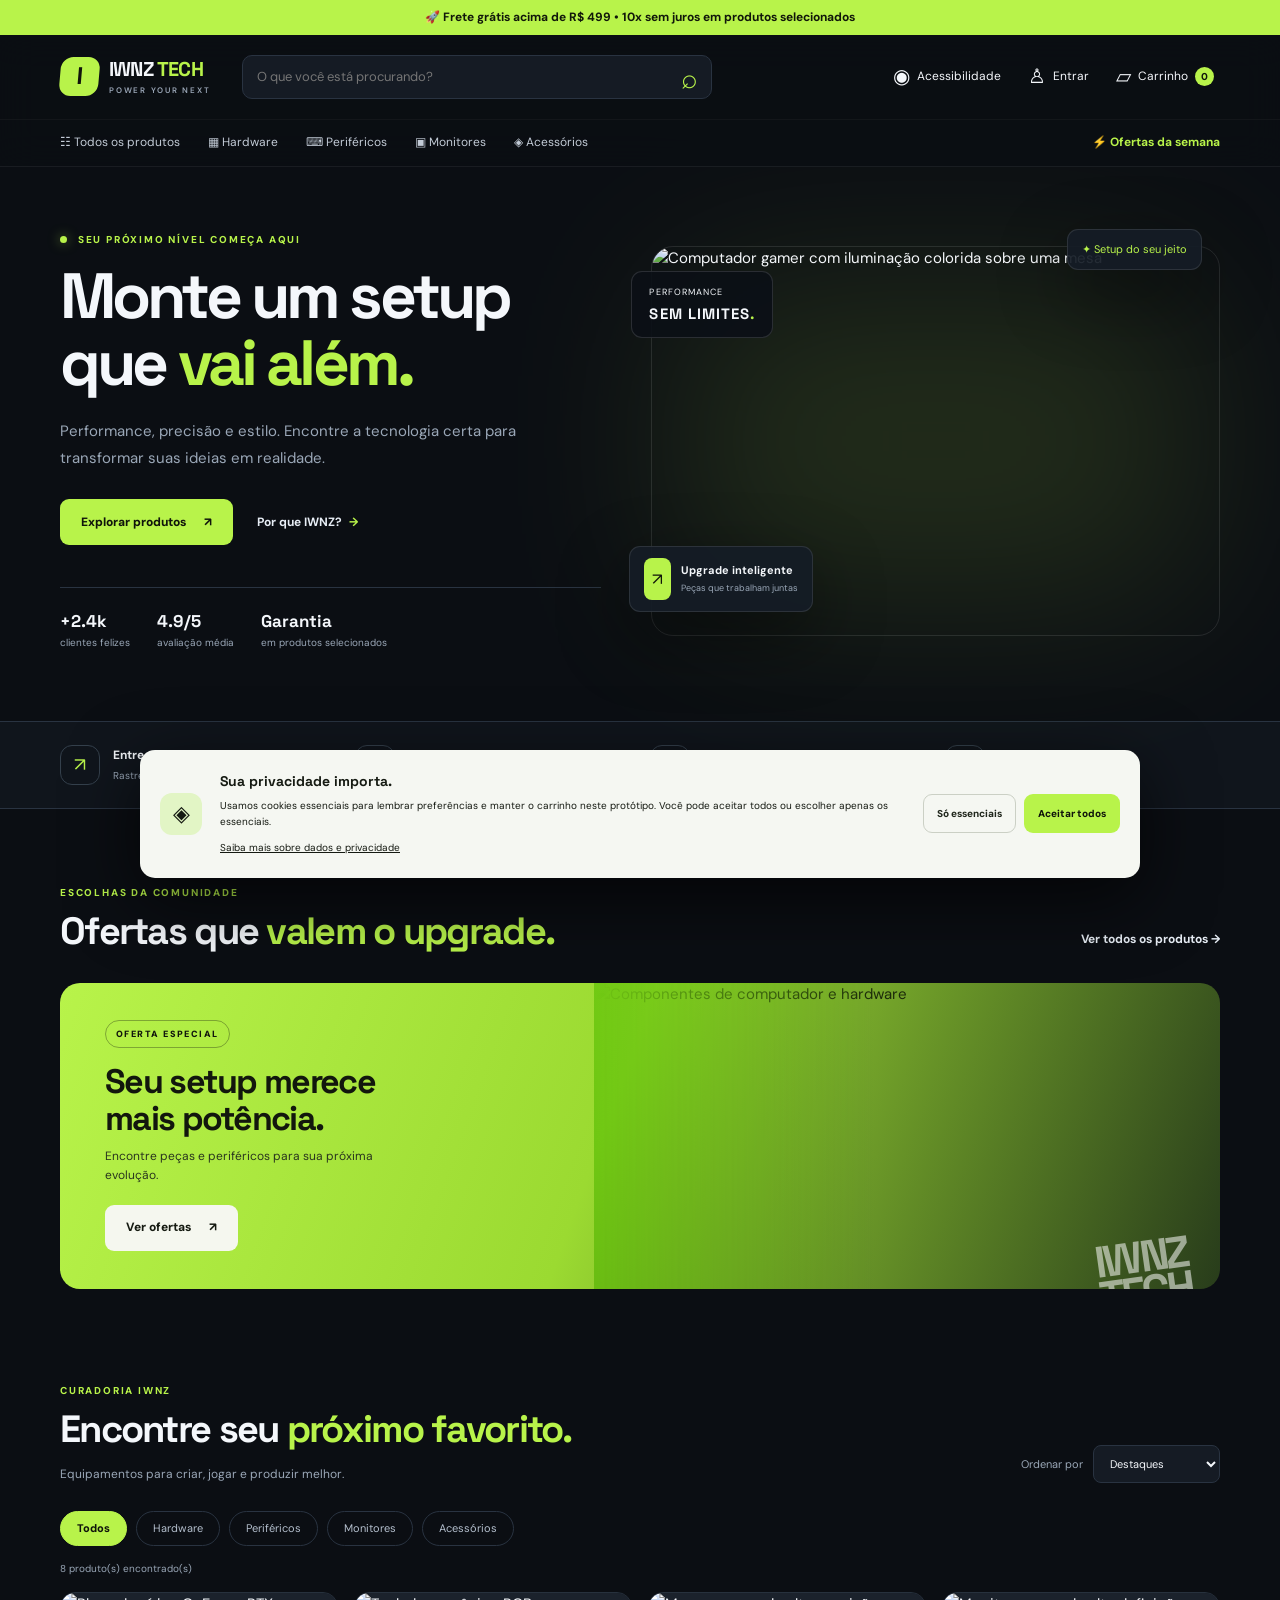
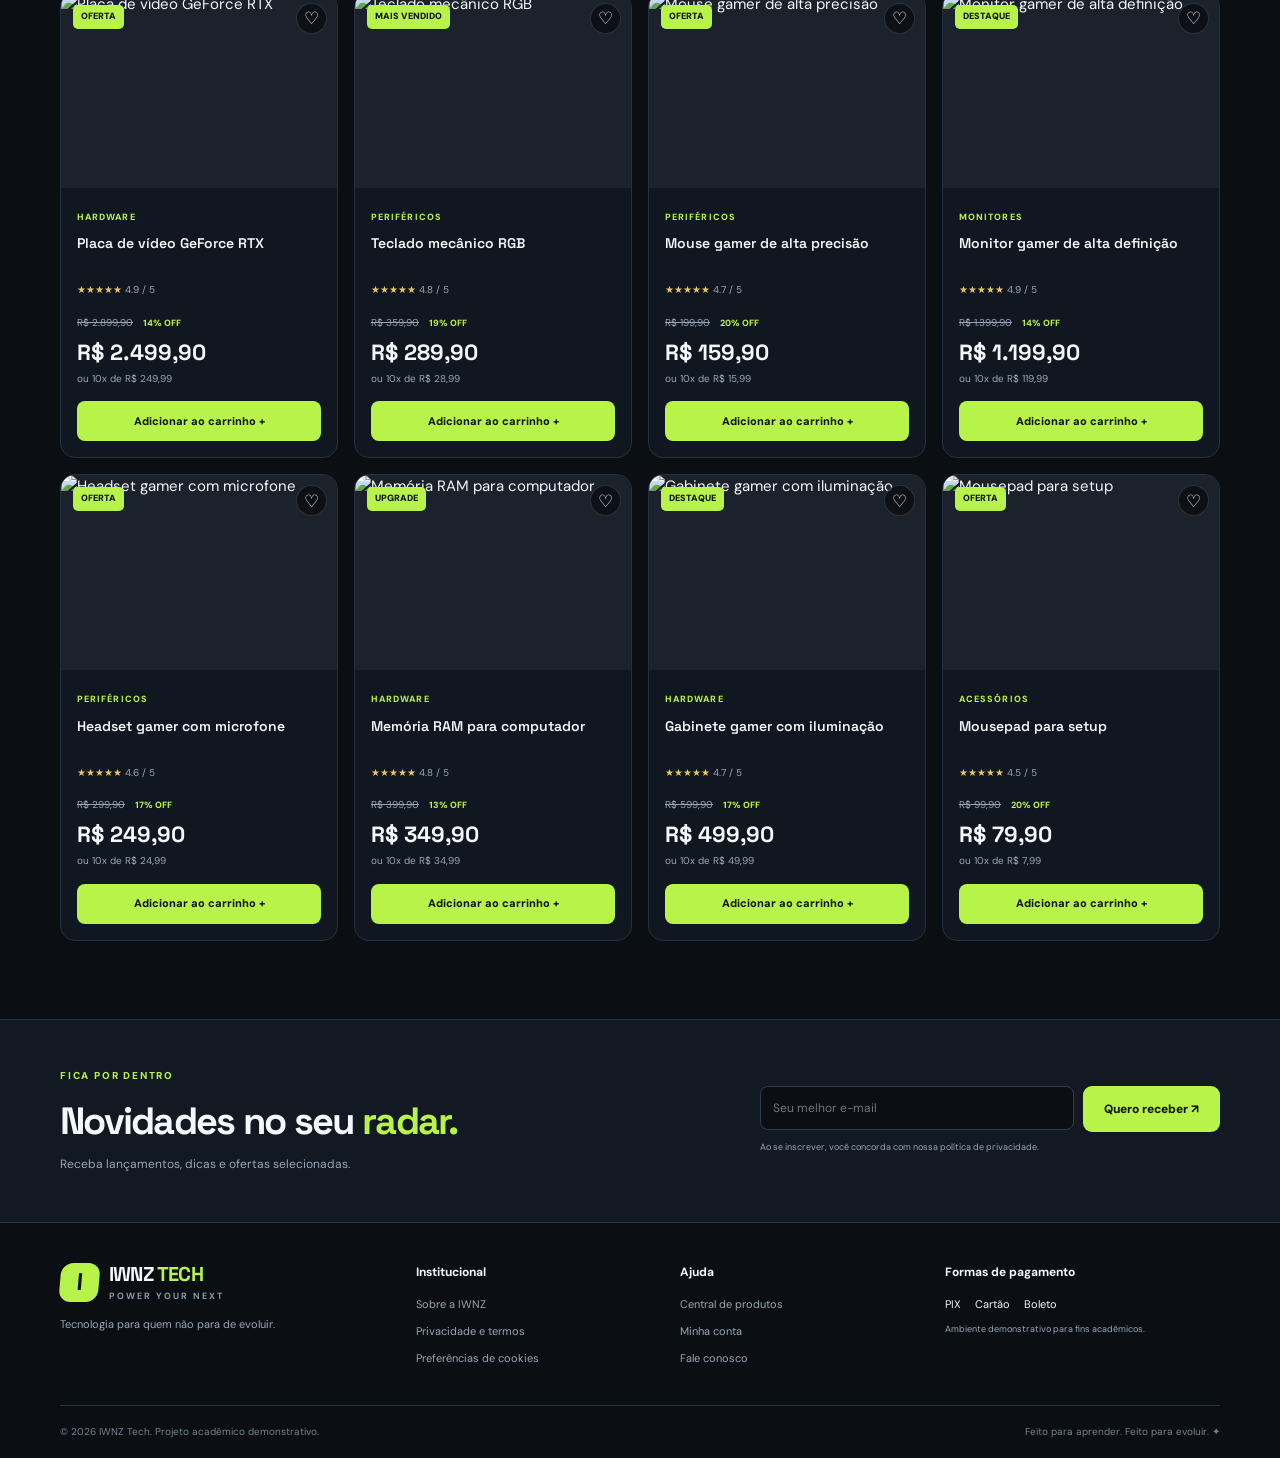
==== index.html @ 1f5e89b2 "commit-inicial" ====
<!DOCTYPE html>
<html lang="pt-BR">
<head>
  <meta charset="UTF-8">
  <!-- Permite exibir acentos corretamente. -->
  <meta name="viewport" content="width=device-width, initial-scale=1.0">
  <!-- Adapta o layout para celulares e tablets. -->
  <meta name="description" content="IWNZ Tech — hardware, periféricos e tecnologia para seu setup.">
  <title>IWNZ Tech | Tecnologia para ir além</title>

  <!-- Carrega as fontes utilizadas no projeto. -->
  <link rel="preconnect" href="https://fonts.googleapis.com">
  <link rel="preconnect" href="https://fonts.gstatic.com" crossorigin>
  <link href="https://fonts.googleapis.com/css2?family=DM+Sans:wght@400;500;600;700&family=Space+Grotesk:wght@400;500;600;700&display=swap" rel="stylesheet">

  <!-- Conecta os arquivos externos de CSS e JavaScript. -->
  <link rel="stylesheet" href="style.css">
  <script src="script.js" defer></script>
</head>

<body>
  <!-- Atalho para pessoas que navegam usando o teclado. -->
  <a class="skip-link" href="#conteudo">Pular para o conteúdo principal</a>

  <div class="announcement">
    🚀 Frete grátis acima de R$ 499 • 10x sem juros em produtos selecionados
  </div>

  <!-- Cabeçalho com logotipo, busca, conta e carrinho. -->
  <header class="site-header">
    <div class="header-main wrap">
      <a class="brand" href="#" aria-label="IWNZ Tech — página inicial">
        <span class="brand-mark">I</span>
        <span>IWNZ <b>TECH</b><small>POWER YOUR NEXT</small></span>
      </a>

      <form class="search" id="searchForm" role="search">
        <label class="sr-only" for="searchInput">Buscar produtos</label>
        <input id="searchInput" type="search"
          placeholder="O que você está procurando?" autocomplete="off">
        <button aria-label="Buscar" type="submit">⌕</button>
      </form>

      <div class="header-actions">
        <button class="icon-action" id="accessibilityOpen"
          type="button" aria-haspopup="dialog"
          aria-label="Abrir opções de acessibilidade">
          ◉ <span class="action-label">Acessibilidade</span>
        </button>

        <button class="icon-action" id="accountOpen"
          type="button" aria-label="Entrar ou cadastrar">
          ♙ <span class="action-label" id="accountLabel">Entrar</span>
        </button>

        <button class="icon-action cart-trigger" id="cartOpen"
          type="button" aria-label="Abrir carrinho">
          ▱ <span class="action-label">Carrinho</span>
          <span class="cart-count" id="cartCount">0</span>
        </button>
      </div>
    </div>

    <!-- Navegação por categorias. -->
    <nav class="category-nav" aria-label="Categorias">
      <div class="wrap nav-inner">
        <a href="#produtos" data-category="Todos">☷ Todos os produtos</a>
        <a href="#produtos" data-category="Hardware">▦ Hardware</a>
        <a href="#produtos" data-category="Periféricos">⌨ Periféricos</a>
        <a href="#produtos" data-category="Monitores">▣ Monitores</a>
        <a href="#produtos" data-category="Acessórios">◈ Acessórios</a>
        <a href="#ofertas" class="nav-offer">⚡ Ofertas da semana</a>
      </div>
    </nav>
  </header>

  <main id="conteudo">

    <!-- Apresentação principal da loja. -->
    <section class="hero wrap" aria-labelledby="hero-title">
      <div class="hero-copy">
        <p class="eyebrow">
          <span class="live-dot"></span> SEU PRÓXIMO NÍVEL COMEÇA AQUI
        </p>

        <h1 id="hero-title">Monte um setup<br>que <span>vai além.</span></h1>

        <p class="hero-description">
          Performance, precisão e estilo. Encontre a tecnologia certa
          para transformar suas ideias em realidade.
        </p>

        <div class="hero-buttons">
          <a class="button button-primary" href="#produtos">
            Explorar produtos <span>↗</span>
          </a>
          <a class="text-link" href="#vantagens">
            Por que IWNZ? <span>→</span>
          </a>
        </div>

        <div class="hero-stats">
          <div><strong>+2.4k</strong><span>clientes felizes</span></div>
          <div><strong>4.9/5</strong><span>avaliação média</span></div>
          <div><strong>Garantia</strong><span>em produtos selecionados</span></div>
        </div>
      </div>

      <div class="hero-visual">
        <div class="hero-glow"></div>

        <div class="hero-badge">
          <span>PERFORMANCE</span>
          <strong>SEM LIMITES<span>.</span></strong>
        </div>

        <img
          src="https://images.unsplash.com/photo-1593640408182-31c70c8268f5?auto=format&fit=crop&w=1200&q=85"
          alt="Computador gamer com iluminação colorida sobre uma mesa"
          fetchpriority="high">

        <div class="floating-chip chip-top">✦ Setup do seu jeito</div>

        <div class="floating-chip chip-bottom">
          <span class="chip-icon">↗</span>
          <span>
            <b>Upgrade inteligente</b>
            <small>Peças que trabalham juntas</small>
          </span>
        </div>
      </div>
    </section>

    <!-- Benefícios demonstrativos da loja. -->
    <section class="trust-strip" id="vantagens" aria-label="Vantagens da loja">
      <div class="wrap trust-grid">
        <div>
          <span class="trust-icon">↗</span>
          <p><b>Entrega segura</b><small>Rastreamento do pedido</small></p>
        </div>
        <div>
          <span class="trust-icon">◇</span>
          <p><b>Compra protegida</b><small>Seus dados com cuidado</small></p>
        </div>
        <div>
          <span class="trust-icon">⌁</span>
          <p><b>Suporte de verdade</b><small>Ajuda quando precisar</small></p>
        </div>
        <div>
          <span class="trust-icon">✓</span>
          <p><b>Produtos selecionados</b><small>Qualidade em cada detalhe</small></p>
        </div>
      </div>
    </section>

    <!-- Área de ofertas. -->
    <section class="section wrap" id="ofertas">
      <div class="section-heading">
        <div>
          <p class="eyebrow">ESCOLHAS DA COMUNIDADE</p>
          <h2>Ofertas que <span>valem o upgrade.</span></h2>
        </div>
        <a class="text-link" href="#produtos" data-show-all>
          Ver todos os produtos →
        </a>
      </div>

      <div class="promo-banner">
        <div class="promo-copy">
          <span class="promo-tag">OFERTA ESPECIAL</span>
          <h3>Seu setup merece<br>mais potência.</h3>
          <p>Encontre peças e periféricos para sua próxima evolução.</p>
          <a href="#produtos" class="button button-light">
            Ver ofertas <span>↗</span>
          </a>
        </div>

        <div class="promo-art">
          <img
            src="https://images.unsplash.com/photo-1587202372775-e229f172b9d7?auto=format&fit=crop&w=1000&q=85"
            alt="Componentes de computador e hardware"
            loading="lazy">
        </div>

        <div class="promo-decoration">IWNZ<br>TECH</div>
      </div>
    </section>

    <!-- Catálogo: os cards serão criados pelo JavaScript. -->
    <section class="section products-section wrap" id="produtos">
      <div class="section-heading product-heading">
        <div>
          <p class="eyebrow">CURADORIA IWNZ</p>
          <h2>Encontre seu <span>próximo favorito.</span></h2>
          <p class="section-subtitle">
            Equipamentos para criar, jogar e produzir melhor.
          </p>
        </div>

        <label class="sort-label" for="sortSelect">
          Ordenar por
          <select id="sortSelect">
            <option value="featured">Destaques</option>
            <option value="price-asc">Menor preço</option>
            <option value="price-desc">Maior preço</option>
            <option value="name">Nome</option>
          </select>
        </label>
      </div>

      <!-- Botões de filtro de categoria. -->
      <div class="filter-row" role="group" aria-label="Filtrar produtos por categoria">
        <button class="filter-chip active" data-filter="Todos" type="button">Todos</button>
        <button class="filter-chip" data-filter="Hardware" type="button">Hardware</button>
        <button class="filter-chip" data-filter="Periféricos" type="button">Periféricos</button>
        <button class="filter-chip" data-filter="Monitores" type="button">Monitores</button>
        <button class="filter-chip" data-filter="Acessórios" type="button">Acessórios</button>
      </div>

      <p class="results-line" id="resultsLine" aria-live="polite">
        Carregando produtos…
      </p>

      <!-- O JavaScript insere os produtos nesta div. -->
      <div class="product-grid" id="productGrid" aria-live="polite"></div>

      <div class="empty-state" id="emptyState" hidden>
        <span>⌕</span>
        <h3>Nenhum produto encontrado</h3>
        <p>Tente buscar por outro termo ou categoria.</p>
        <button class="button button-secondary" id="clearFilters" type="button">
          Limpar filtros
        </button>
      </div>
    </section>

    <!-- Formulário de newsletter demonstrativo. -->
    <section class="newsletter-section">
      <div class="wrap newsletter-inner">
        <div>
          <p class="eyebrow">FICA POR DENTRO</p>
          <h2>Novidades no seu <span>radar.</span></h2>
          <p>Receba lançamentos, dicas e ofertas selecionadas.</p>
        </div>

        <form id="newsletterForm" class="newsletter-form">
          <label class="sr-only" for="newsletterEmail">Seu e-mail</label>
          <input id="newsletterEmail" type="email"
            placeholder="Seu melhor e-mail" required>
          <button class="button button-primary" type="submit">
            Quero receber ↗
          </button>
          <small>
            Ao se inscrever, você concorda com nossa política de privacidade.
          </small>
        </form>
      </div>
    </section>
  </main>

  <!-- Rodapé da loja. -->
  <footer class="site-footer">
    <div class="wrap footer-main">
      <div>
        <a class="brand footer-brand" href="#">
          <span class="brand-mark">I</span>
          <span>IWNZ <b>TECH</b><small>POWER YOUR NEXT</small></span>
        </a>
        <p>Tecnologia para quem não para de evoluir.</p>
      </div>

      <div>
        <b>Institucional</b>
        <a href="#vantagens">Sobre a IWNZ</a>
        <a href="#" data-open-terms>Privacidade e termos</a>
        <a href="#" id="footerCookies">Preferências de cookies</a>
      </div>

      <div>
        <b>Ajuda</b>
        <a href="#produtos">Central de produtos</a>
        <a href="#" data-open-account>Minha conta</a>
        <a href="#" id="footerContact">Fale conosco</a>
      </div>

      <div>
        <b>Formas de pagamento</b>
        <p class="payment-pills">PIX　 Cartão　 Boleto</p>
        <small>Ambiente demonstrativo para fins acadêmicos.</small>
      </div>
    </div>

    <div class="wrap footer-bottom">
      <span>© 2026 IWNZ Tech. Projeto acadêmico demonstrativo.</span>
      <span>Feito para aprender. Feito para evoluir. ✦</span>
    </div>
  </footer>

  <!-- Modal de login e cadastro. -->
  <dialog class="modal auth-modal" id="authModal" aria-labelledby="authTitle">
    <button class="modal-close" type="button" data-close-modal aria-label="Fechar">×</button>

    <div class="modal-brand">
      <span class="brand-mark">I</span><span>IWNZ <b>TECH</b></span>
    </div>

    <p class="eyebrow">BEM-VINDO À IWNZ</p>
    <h2 id="authTitle">Entre para continuar.</h2>
    <p class="modal-intro" id="authIntro">Acesse sua conta ou crie uma nova.</p>

    <div class="auth-tabs" role="tablist" aria-label="Tipo de acesso">
      <button class="auth-tab active" id="loginTab" role="tab"
        aria-selected="true" type="button">Entrar</button>
      <button class="auth-tab" id="registerTab" role="tab"
        aria-selected="false" type="button">Criar conta</button>
    </div>

    <form id="authForm">
      <div class="form-field" id="nameField" hidden>
        <label for="fullName">Nome completo</label>
        <input id="fullName" name="fullName" autocomplete="name"
          placeholder="Como podemos te chamar?">
      </div>

      <div class="form-field">
        <label for="authEmail">E-mail</label>
        <input id="authEmail" name="email" type="email"
          autocomplete="email" placeholder="voce@exemplo.com" required>
      </div>

      <div class="form-field">
        <label for="authPassword">Senha</label>
        <input id="authPassword" name="password" type="password"
          minlength="6" autocomplete="current-password"
          placeholder="Mínimo de 6 caracteres" required>
      </div>

      <!-- Consentimentos obrigatórios durante o cadastro. -->
      <div class="consent-list" id="registerConsents" hidden>
        <label class="check-row">
          <input id="termsConsent" type="checkbox">
          <span>Li e aceito os <a href="#" data-open-terms>Termos de Uso</a>.</span>
        </label>

        <label class="check-row">
          <input id="privacyConsent" type="checkbox">
          <span>
            Li a <a href="#" data-open-terms>Política de Privacidade</a>
            e concordo com o tratamento de dados para criar minha conta.
          </span>
        </label>

        <p class="form-hint">
          As duas confirmações são obrigatórias para o cadastro demonstrativo.
        </p>
      </div>

      <p class="form-message" id="authMessage" role="alert"></p>

      <button class="button button-primary full-button" id="authSubmit" type="submit">
        Entrar na minha conta <span>→</span>
      </button>
    </form>

    <p class="security-note">
      ◇ Seus dados ficam apenas neste navegador neste protótipo.
    </p>
  </dialog>

  <!-- Modal do carrinho. -->
  <dialog class="modal cart-modal" id="cartModal" aria-labelledby="cartTitle">
    <button class="modal-close" type="button" data-close-modal aria-label="Fechar">×</button>

    <p class="eyebrow">SUA SELEÇÃO</p>
    <h2 id="cartTitle">Carrinho <span id="cartTitleCount">(0)</span></h2>

    <div id="cartItems" class="cart-items"></div>

    <div class="cart-empty" id="cartEmpty">
      <span>▱</span>
      <h3>Seu carrinho está vazio</h3>
      <p>Adicione produtos para começar.</p>
      <button class="button button-secondary" id="continueShopping" type="button">
        Continuar comprando
      </button>
    </div>

    <div class="cart-summary" id="cartSummary">
      <div><span>Subtotal</span><strong id="cartSubtotal">R$ 0,00</strong></div>
      <small>Frete calculado na próxima etapa (simulação).</small>
      <button class="button button-primary full-button" id="checkoutButton" type="button">
        Finalizar compra <span>→</span>
      </button>
      <p class="security-note">◇ Checkout demonstrativo, sem cobrança real.</p>
    </div>
  </dialog>

  <!-- Opções de acessibilidade. -->
  <dialog class="modal accessibility-modal" id="accessibilityModal"
    aria-labelledby="accessibilityTitle">
    <button class="modal-close" type="button" data-close-modal aria-label="Fechar">×</button>

    <p class="eyebrow">EXPERIÊNCIA PARA TODOS</p>
    <h2 id="accessibilityTitle">Acessibilidade</h2>
    <p class="modal-intro">
      Personalize a leitura e o contraste para sua necessidade.
    </p>

    <div class="setting-row">
      <div><b>Alto contraste</b><small>Realça textos, bordas e botões.</small></div>
      <button class="toggle" id="contrastToggle" type="button" aria-pressed="false">Desativado</button>
    </div>

    <div class="setting-row">
      <div><b>Aumentar texto</b><small>Amplia o tamanho geral da tipografia.</small></div>
      <button class="toggle" id="fontToggle" type="button" aria-pressed="false">Desativado</button>
    </div>

    <div class="setting-row">
      <div><b>Reduzir animações</b><small>Minimiza movimentos e transições.</small></div>
      <button class="toggle" id="motionToggle" type="button" aria-pressed="false">Desativado</button>
    </div>

    <button class="button button-secondary full-button" id="resetAccessibility" type="button">
      Restaurar padrão
    </button>
  </dialog>

  <!-- Banner de consentimento de cookies. -->
  <section class="cookie-banner" id="cookieBanner"
    aria-label="Preferências de cookies" hidden>
    <div class="cookie-symbol">◈</div>

    <div class="cookie-copy">
      <b>Sua privacidade importa.</b>
      <p>
        Usamos cookies essenciais para lembrar preferências e manter o
        carrinho neste protótipo. Você pode aceitar todos ou escolher
        apenas os essenciais.
      </p>
      <a href="#" data-open-terms>Saiba mais sobre dados e privacidade</a>
    </div>

    <div class="cookie-actions">
      <button class="button button-secondary" id="essentialCookies" type="button">
        Só essenciais
      </button>
      <button class="button button-primary" id="acceptCookies" type="button">
        Aceitar todos
      </button>
    </div>
  </section>

  <!-- Modal de termos, privacidade e informações do protótipo. -->
  <dialog class="modal info-modal" id="infoModal" aria-labelledby="infoTitle">
    <button class="modal-close" type="button" data-close-modal aria-label="Fechar">×</button>
    <p class="eyebrow">INFORMAÇÃO</p>
    <h2 id="infoTitle">Privacidade e termos</h2>
    <div id="infoContent" class="legal-copy"></div>
    <button class="button button-primary full-button" type="button" data-close-modal>
      Entendi
    </button>
  </dialog>

  <!-- Mensagens temporárias de sucesso ou erro. -->
  <div class="toast" id="toast" role="status" aria-live="polite"></div>
</body>
</html>
---- style.css ----
/* =========================================================
   IWNZ TECH — STYLE.CSS
   Este arquivo controla o visual da loja.
   ========================================================= */

/* 1. Variáveis: cores reutilizadas em todo o projeto. */
:root {
  --bg: #0b0e13;
  --panel: #111720;
  --panel-2: #171f2a;
  --line: #293341;
  --text: #f4f7fb;
  --muted: #9aa7b7;
  --accent: #b8f34a;
  --accent-2: #d3ff7c;
  --danger: #ff6868;
  --radius: 18px;
  --shadow: 0 24px 70px #0007;
  --font-body: "DM Sans", Arial, sans-serif;
  --font-display: "Space Grotesk", Arial, sans-serif;
}

/* 2. Configurações gerais. */
* {
  box-sizing: border-box;
}

html {
  scroll-behavior: smooth;
  scroll-padding-top: 130px;
}

body {
  margin: 0;
  background: var(--bg);
  color: var(--text);
  font-family: var(--font-body);
  font-size: 15px;
  line-height: 1.55;
}

body.modal-open {
  overflow: hidden;
}

a {
  color: inherit;
  text-decoration: none;
}

button,
input,
select {
  font: inherit;
}

button {
  cursor: pointer;
}

button:focus-visible,
a:focus-visible,
input:focus-visible,
select:focus-visible {
  outline: 3px solid var(--accent);
  outline-offset: 3px;
}

img {
  max-width: 100%;
  display: block;
}

p,
h1,
h2,
h3 {
  margin-top: 0;
}

.wrap {
  width: min(1160px, calc(100% - 48px));
  margin-inline: auto;
}

/* Texto disponível para leitores de tela. */
.sr-only {
  position: absolute;
  width: 1px;
  height: 1px;
  padding: 0;
  margin: -1px;
  overflow: hidden;
  clip: rect(0, 0, 0, 0);
  white-space: nowrap;
  border: 0;
}

/* Atalho acessível que aparece quando recebe foco. */
.skip-link {
  position: fixed;
  top: -100px;
  left: 12px;
  z-index: 1000;
  background: var(--accent);
  color: #10140b;
  padding: 12px 18px;
  border-radius: 8px;
}

.skip-link:focus {
  top: 12px;
}

/* 3. Faixa promocional e cabeçalho. */
.announcement {
  background: var(--accent);
  color: #11170a;
  text-align: center;
  padding: 8px 16px;
  font-size: 12px;
  font-weight: 700;
}

.site-header {
  position: sticky;
  top: 0;
  z-index: 20;
  background: #0b0e13ed;
  backdrop-filter: blur(18px);
  border-bottom: 1px solid #ffffff10;
}

.header-main {
  min-height: 84px;
  display: flex;
  align-items: center;
  gap: 32px;
}

.brand {
  display: flex;
  align-items: center;
  gap: 10px;
  font-family: var(--font-display);
  font-weight: 700;
  letter-spacing: -0.04em;
  font-size: 20px;
  line-height: 1.1;
  flex-shrink: 0;
}

.brand b {
  color: var(--accent);
}

.brand small {
  display: block;
  color: var(--muted);
  font: 600 8px var(--font-body);
  letter-spacing: 0.22em;
  margin-top: 5px;
}

.brand-mark {
  width: 39px;
  height: 39px;
  display: grid;
  place-items: center;
  border-radius: 12px;
  background: var(--accent);
  color: #10140b;
  font-size: 24px;
  font-weight: 700;
  transform: skew(-5deg);
}

/* Barra de pesquisa. */
.search {
  height: 44px;
  display: flex;
  flex: 1;
  max-width: 470px;
  background: #151b24;
  border: 1px solid var(--line);
  border-radius: 10px;
  overflow: hidden;
}

.search:focus-within {
  border-color: var(--accent);
}

.search input {
  width: 100%;
  min-width: 0;
  background: transparent;
  color: var(--text);
  border: 0;
  outline: 0;
  padding: 0 14px;
  font-size: 13px;
}

.search button {
  width: 48px;
  border: 0;
  background: transparent;
  color: var(--accent);
  font-size: 28px;
}

.header-actions {
  display: flex;
  align-items: center;
  gap: 15px;
  margin-left: auto;
}

.icon-action {
  display: flex;
  align-items: center;
  gap: 7px;
  background: none;
  border: 0;
  color: var(--text);
  font-size: 20px;
  position: relative;
  white-space: nowrap;
}

.action-label {
  font-size: 12px;
}

.cart-count {
  display: inline-grid;
  place-items: center;
  min-width: 19px;
  height: 19px;
  padding: 0 5px;
  background: var(--accent);
  color: #11170a;
  border-radius: 99px;
  font-size: 10px;
  font-weight: 800;
}

/* Navegação de categorias. */
.category-nav {
  border-top: 1px solid #ffffff09;
}

.nav-inner {
  display: flex;
  gap: 28px;
  align-items: center;
  min-height: 46px;
  overflow-x: auto;
  white-space: nowrap;
}

.nav-inner a {
  font-size: 12px;
  color: #c2cbd6;
  transition: color 0.2s;
}

.nav-inner a:hover {
  color: var(--accent);
}

.nav-inner .nav-offer {
  color: var(--accent);
  font-weight: 700;
  margin-left: auto;
}

/* 4. Apresentação principal. */
.hero {
  display: grid;
  grid-template-columns: 1fr 1.05fr;
  gap: 50px;
  align-items: center;
  padding-top: 65px;
  padding-bottom: 70px;
  min-height: 510px;
}

.eyebrow {
  font-size: 10px;
  font-weight: 800;
  letter-spacing: 0.18em;
  color: var(--accent);
  margin-bottom: 16px;
}

.live-dot {
  display: inline-block;
  width: 7px;
  height: 7px;
  background: var(--accent);
  border-radius: 50%;
  margin-right: 7px;
  box-shadow: 0 0 12px #b8f34a88;
}

.hero h1 {
  font: 700 clamp(44px, 5vw, 68px)/1.04 var(--font-display);
  letter-spacing: -0.06em;
  margin-bottom: 22px;
}

.hero h1 span,
.section-heading h2 span,
.newsletter-inner h2 span {
  color: var(--accent);
}

.hero-description {
  max-width: 470px;
  color: var(--muted);
  font-size: 15px;
  line-height: 1.8;
  margin-bottom: 27px;
}

.hero-buttons {
  display: flex;
  align-items: center;
  gap: 24px;
}

/* Estilo compartilhado pelos botões. */
.button {
  display: inline-flex;
  align-items: center;
  justify-content: center;
  gap: 18px;
  min-height: 46px;
  padding: 0 20px;
  border: 1px solid transparent;
  border-radius: 9px;
  font-size: 12px;
  font-weight: 800;
  transition: transform 0.2s, background 0.2s;
}

.button:hover {
  transform: translateY(-2px);
}

.button-primary {
  background: var(--accent);
  color: #10140b;
}

.button-primary:hover {
  background: var(--accent-2);
}

.button-secondary {
  background: transparent;
  color: var(--text);
  border-color: #3a4655;
}

.button-secondary:hover {
  border-color: var(--accent);
}

.button-light {
  background: #f5f7ef;
  color: #151a11;
}

.text-link {
  font-size: 12px;
  font-weight: 700;
  color: #e7edf5;
}

.text-link span {
  color: var(--accent);
  margin-left: 4px;
}

.hero-stats {
  display: flex;
  gap: 27px;
  margin-top: 42px;
  padding-top: 22px;
  border-top: 1px solid var(--line);
}

.hero-stats div {
  display: flex;
  flex-direction: column;
  gap: 3px;
}

.hero-stats strong {
  font: 700 17px var(--font-display);
}

.hero-stats span {
  font-size: 10px;
  color: var(--muted);
}

/* Imagem e elementos flutuantes da capa. */
.hero-visual {
  position: relative;
  min-width: 0;
}

.hero-visual > img {
  height: 390px;
  width: 100%;
  object-fit: cover;
  border-radius: 22px;
  border: 1px solid #ffffff1a;
  position: relative;
  z-index: 1;
  filter: saturate(0.85);
}

.hero-glow {
  position: absolute;
  inset: 10% 5%;
  background: var(--accent);
  filter: blur(95px);
  opacity: 0.13;
}

.hero-badge {
  position: absolute;
  z-index: 2;
  top: 25px;
  left: -20px;
  background: #0c1017e8;
  border: 1px solid #ffffff20;
  padding: 14px 17px;
  border-radius: 11px;
  display: flex;
  flex-direction: column;
  font-size: 9px;
  letter-spacing: 0.12em;
}

.hero-badge strong {
  font: 700 15px var(--font-display);
  margin-top: 4px;
}

.hero-badge strong span {
  color: var(--accent);
}

.floating-chip {
  position: absolute;
  z-index: 3;
  background: #151c26ed;
  border: 1px solid #ffffff1a;
  border-radius: 11px;
  padding: 11px 14px;
  box-shadow: var(--shadow);
  font-size: 11px;
}

.chip-top {
  right: 18px;
  top: -17px;
  color: var(--accent);
}

.chip-bottom {
  left: -22px;
  bottom: 24px;
  display: flex;
  align-items: center;
  gap: 10px;
}

.chip-bottom b,
.chip-bottom small {
  display: block;
}

.chip-bottom small {
  font-size: 9px;
  color: var(--muted);
  margin-top: 3px;
}

.chip-icon {
  background: var(--accent);
  color: #11170a;
  border-radius: 8px;
  padding: 8px;
  font-size: 17px;
}

/* 5. Faixa de benefícios. */
.trust-strip {
  border-block: 1px solid var(--line);
  background: #10151c;
}

.trust-grid {
  display: grid;
  grid-template-columns: repeat(4, 1fr);
  padding-block: 23px;
  gap: 20px;
}

.trust-grid > div {
  display: flex;
  align-items: center;
  gap: 13px;
}

.trust-icon {
  width: 40px;
  height: 40px;
  display: grid;
  place-items: center;
  border: 1px solid #34404c;
  border-radius: 12px;
  color: var(--accent);
  font-size: 19px;
}

.trust-grid p {
  margin: 0;
}

.trust-grid b,
.trust-grid small {
  display: block;
}

.trust-grid b {
  font-size: 12px;
}

.trust-grid small {
  font-size: 10px;
  color: var(--muted);
  margin-top: 3px;
}

/* 6. Seções e banner promocional. */
.section {
  padding-top: 76px;
  padding-bottom: 28px;
}

.section-heading {
  display: flex;
  justify-content: space-between;
  align-items: end;
  gap: 24px;
  margin-bottom: 28px;
}

.section-heading .eyebrow {
  margin-bottom: 9px;
}

.section-heading h2,
.newsletter-inner h2 {
  font: 700 clamp(27px, 3vw, 38px)/1.2 var(--font-display);
  letter-spacing: -0.045em;
  margin-bottom: 0;
}

.section-heading > .text-link {
  padding-bottom: 6px;
}

.promo-banner {
  min-height: 270px;
  position: relative;
  overflow: hidden;
  border-radius: 20px;
  background: linear-gradient(110deg, #b8f34a 0%, #9bda31 47%, #283c1b 100%);
  color: #12170d;
  display: grid;
  grid-template-columns: 1fr 1fr;
  align-items: center;
}

.promo-copy {
  padding: 38px 45px;
  position: relative;
  z-index: 2;
}

.promo-tag {
  font-size: 9px;
  letter-spacing: 0.16em;
  font-weight: 900;
  border: 1px solid #12170d55;
  border-radius: 30px;
  padding: 7px 10px;
}

.promo-copy h3 {
  font: 700 34px/1.08 var(--font-display);
  letter-spacing: -0.05em;
  margin: 20px 0 10px;
}

.promo-copy p {
  font-size: 12px;
  max-width: 300px;
  margin-bottom: 20px;
  color: #29351e;
}

.promo-art {
  height: 100%;
  position: absolute;
  right: 0;
  top: 0;
  width: 54%;
  opacity: 0.82;
  mix-blend-mode: multiply;
}

.promo-art::after {
  content: "";
  position: absolute;
  inset: 0;
  background: linear-gradient(90deg, #a7e43c, transparent 45%);
}

.promo-art img {
  height: 100%;
  width: 100%;
  object-fit: cover;
}

.promo-decoration {
  position: absolute;
  right: 30px;
  bottom: -22px;
  font: 700 44px/0.8 var(--font-display);
  letter-spacing: -0.08em;
  color: #fff8;
  z-index: 1;
  transform: rotate(-8deg);
}

/* 7. Catálogo de produtos. */
.products-section {
  padding-top: 66px;
  padding-bottom: 78px;
}

.product-heading {
  align-items: end;
}

.section-subtitle {
  color: var(--muted);
  font-size: 12px;
  margin: 12px 0 0;
}

.sort-label {
  font-size: 11px;
  color: var(--muted);
  display: flex;
  align-items: center;
  gap: 10px;
}

.sort-label select {
  background: #151b24;
  color: var(--text);
  border: 1px solid var(--line);
  padding: 10px 28px 10px 12px;
  border-radius: 8px;
}

.filter-row {
  display: flex;
  gap: 9px;
  flex-wrap: wrap;
  margin-bottom: 15px;
}

.filter-chip {
  background: transparent;
  border: 1px solid var(--line);
  color: #b4bfcd;
  border-radius: 30px;
  padding: 8px 16px;
  font-size: 11px;
}

.filter-chip:hover,
.filter-chip.active {
  background: var(--accent);
  border-color: var(--accent);
  color: #10140b;
  font-weight: 800;
}

.results-line {
  font-size: 10px;
  color: var(--muted);
  margin: 0 0 15px;
}

.product-grid {
  display: grid;
  grid-template-columns: repeat(4, minmax(0, 1fr));
  gap: 16px;
}

.product-card {
  min-width: 0;
  background: #111720;
  border: 1px solid #27313d;
  border-radius: 15px;
  overflow: hidden;
  transition: transform 0.22s, border-color 0.22s;
  position: relative;
}

.product-card:hover {
  transform: translateY(-4px);
  border-color: #647d3b;
}

.product-image {
  height: 195px;
  position: relative;
  background: #1b222c;
  overflow: hidden;
}

.product-image img {
  width: 100%;
  height: 100%;
  object-fit: cover;
  transition: transform 0.35s;
}

.product-card:hover .product-image img {
  transform: scale(1.04);
}

.product-tag {
  position: absolute;
  top: 12px;
  left: 12px;
  background: var(--accent);
  color: #11170a;
  padding: 5px 8px;
  border-radius: 5px;
  font-size: 9px;
  font-weight: 900;
}

.favorite-button {
  position: absolute;
  top: 10px;
  right: 10px;
  width: 31px;
  height: 31px;
  display: grid;
  place-items: center;
  border-radius: 50%;
  background: #0b0e13cc;
  border: 1px solid #ffffff22;
  color: #fff;
  font-size: 17px;
}

.favorite-button[aria-pressed="true"] {
  color: var(--accent);
}

.product-info {
  padding: 16px;
}

.product-category {
  font-size: 9px;
  color: var(--accent);
  text-transform: uppercase;
  letter-spacing: 0.12em;
  font-weight: 800;
}

.product-title {
  font: 600 14px/1.4 var(--font-display);
  margin: 7px 0 9px;
  min-height: 39px;
}

.rating {
  font-size: 10px;
  color: #e7c765;
  margin-bottom: 12px;
}

.rating span {
  color: var(--muted);
}

.price {
  font: 700 22px var(--font-display);
  margin: 5px 0;
}

.old-price {
  font-size: 10px;
  color: var(--muted);
  text-decoration: line-through;
}

.discount {
  display: inline-block;
  font-size: 9px;
  font-weight: 800;
  color: var(--accent);
  margin-left: 6px;
}

.installments {
  color: var(--muted);
  font-size: 10px;
  margin-bottom: 15px;
}

.add-cart {
  width: 100%;
  min-height: 40px;
  border: 0;
  border-radius: 8px;
  background: var(--accent);
  color: #10140b;
  font-size: 11px;
  font-weight: 800;
}

.add-cart:hover {
  background: var(--accent-2);
}

.empty-state {
  padding: 45px 20px;
  text-align: center;
  color: var(--muted);
}

.empty-state > span {
  font-size: 35px;
  color: var(--accent);
}

.empty-state h3 {
  color: var(--text);
}

.empty-state .button {
  margin-top: 12px;
}

/* 8. Newsletter e rodapé. */
.newsletter-section {
  background: #121922;
  border-block: 1px solid var(--line);
  padding: 48px 0;
}

.newsletter-inner {
  display: flex;
  align-items: center;
  justify-content: space-between;
  gap: 35px;
}

.newsletter-inner p:not(.eyebrow) {
  color: var(--muted);
  font-size: 12px;
  margin: 10px 0 0;
}

.newsletter-form {
  display: grid;
  grid-template-columns: 1fr auto;
  gap: 9px;
  width: min(460px, 100%);
}

.newsletter-form input {
  min-width: 0;
  background: #0b0e13;
  color: var(--text);
  border: 1px solid #303c4a;
  border-radius: 8px;
  padding: 0 12px;
  font-size: 12px;
}

.newsletter-form small {
  grid-column: 1 / -1;
  color: var(--muted);
  font-size: 9px;
}

.site-footer {
  padding-top: 40px;
}

.footer-main {
  display: grid;
  grid-template-columns: 1.4fr 1fr 1fr 1.2fr;
  gap: 35px;
  padding-bottom: 38px;
}

.footer-main > div {
  display: flex;
  flex-direction: column;
  align-items: flex-start;
  gap: 10px;
}

.footer-main > div > b {
  font-size: 12px;
  margin-bottom: 5px;
}

.footer-main p,
.footer-main a:not(.brand) {
  font-size: 11px;
  color: var(--muted);
  margin: 0;
}

.footer-main a:not(.brand):hover {
  color: var(--accent);
}

.footer-brand {
  margin-bottom: 4px;
}

.payment-pills {
  color: var(--text) !important;
}

.footer-main small {
  font-size: 9px;
  color: var(--muted);
}

.footer-bottom {
  border-top: 1px solid var(--line);
  display: flex;
  justify-content: space-between;
  gap: 20px;
  padding-block: 18px;
  font-size: 10px;
  color: #778392;
}

/* 9. Modais: login, carrinho, acessibilidade e termos. */
.modal {
  position: fixed;
  inset: 0;
  margin: auto;
  width: min(460px, calc(100% - 28px));
  max-height: min(90vh, 800px);
  overflow: auto;
  padding: 32px;
  background: #111720;
  color: var(--text);
  border: 1px solid #34404e;
  border-radius: 20px;
  box-shadow: var(--shadow);
}

.modal::backdrop {
  background: #030609c9;
  backdrop-filter: blur(5px);
}

.modal-close {
  position: absolute;
  top: 15px;
  right: 17px;
  border: 0;
  background: transparent;
  color: #b5bfcc;
  font-size: 28px;
  line-height: 1;
}

.modal h2 {
  font: 700 27px/1.2 var(--font-display);
  letter-spacing: -0.04em;
  margin: 0 0 8px;
}

.modal-brand {
  display: flex;
  align-items: center;
  gap: 9px;
  font: 700 17px var(--font-display);
  margin-bottom: 25px;
}

.modal-brand b {
  color: var(--accent);
}

.modal-brand .brand-mark {
  width: 32px;
  height: 32px;
  font-size: 19px;
  border-radius: 9px;
}

.modal .eyebrow {
  margin-bottom: 9px;
}

.modal-intro {
  color: var(--muted);
  font-size: 12px;
  margin-bottom: 22px;
}

.auth-tabs {
  display: grid;
  grid-template-columns: 1fr 1fr;
  gap: 4px;
  padding: 4px;
  background: #0b0e13;
  border-radius: 10px;
  margin-bottom: 22px;
}

.auth-tab {
  border: 0;
  background: transparent;
  color: var(--muted);
  padding: 10px;
  border-radius: 7px;
  font-size: 12px;
  font-weight: 700;
}

.auth-tab.active {
  background: #27313d;
  color: var(--text);
}

.form-field {
  display: flex;
  flex-direction: column;
  gap: 7px;
  margin-bottom: 15px;
}

.form-field label {
  font-size: 11px;
  font-weight: 700;
}

.form-field input,
.newsletter-form input {
  height: 44px;
}

.form-field input {
  background: #0b0e13;
  border: 1px solid #303c4a;
  border-radius: 8px;
  color: var(--text);
  padding: 0 12px;
  outline: 0;
  font-size: 12px;
}

.form-field input:focus {
  border-color: var(--accent);
}

.consent-list {
  padding: 12px;
  background: #0b0e13;
  border-radius: 9px;
  margin: 8px 0 14px;
}

.check-row {
  display: flex;
  align-items: flex-start;
  gap: 9px;
  font-size: 10px;
  color: #c6ced8;
  margin-bottom: 10px;
}

.check-row:last-of-type {
  margin-bottom: 0;
}

.check-row input {
  accent-color: var(--accent);
  margin-top: 3px;
  flex-shrink: 0;
}

.check-row a {
  color: var(--accent);
  text-decoration: underline;
}

.form-hint {
  font-size: 9px;
  color: var(--muted);
  margin: 9px 0 0;
}

.form-message {
  font-size: 11px;
  color: var(--danger);
  min-height: 16px;
  margin: 0 0 8px;
}

.full-button {
  width: 100%;
}

.security-note {
  font-size: 9px;
  color: var(--muted);
  text-align: center;
  margin: 15px 0 0;
}

/* Carrinho. */
.cart-modal {
  width: min(560px, calc(100% - 28px));
}

.cart-modal h2 {
  margin-bottom: 22px;
}

.cart-modal h2 span {
  font: 500 13px var(--font-body);
  color: var(--muted);
}

.cart-items {
  display: flex;
  flex-direction: column;
  gap: 12px;
}

.cart-line {
  display: grid;
  grid-template-columns: 70px 1fr auto;
  gap: 13px;
  align-items: center;
  border-bottom: 1px solid var(--line);
  padding-bottom: 13px;
}

.cart-line img {
  width: 70px;
  height: 70px;
  object-fit: cover;
  border-radius: 9px;
}

.cart-line h3 {
  font: 600 12px var(--font-display);
  margin: 0 0 5px;
}

.cart-line p {
  font-size: 11px;
  color: var(--accent);
  margin: 0;
}

.quantity-controls {
  display: flex;
  align-items: center;
  gap: 9px;
  margin-top: 8px;
}

.quantity-controls button {
  width: 24px;
  height: 24px;
  border-radius: 6px;
  background: #202a35;
  color: var(--text);
  border: 1px solid #344150;
}

.quantity-controls span {
  font-size: 11px;
}

.remove-item {
  border: 0;
  background: transparent;
  color: var(--muted);
  font-size: 10px;
  text-decoration: underline;
  margin-top: 5px;
}

.cart-line-total {
  font: 700 12px var(--font-display);
  white-space: nowrap;
}

.cart-empty {
  text-align: center;
  padding: 30px 10px;
}

.cart-empty .button {
  margin-top: 8px;
}

.cart-summary {
  border-top: 1px solid var(--line);
  padding-top: 18px;
  margin-top: 18px;
}

.cart-summary > div {
  display: flex;
  justify-content: space-between;
  font-size: 12px;
  margin-bottom: 6px;
}

.cart-summary > div strong {
  font: 700 22px var(--font-display);
}

.cart-summary > small {
  display: block;
  color: var(--muted);
  font-size: 10px;
  margin-bottom: 16px;
}

/* Acessibilidade. */
.setting-row {
  display: flex;
  justify-content: space-between;
  align-items: center;
  gap: 15px;
  padding: 16px 0;
  border-bottom: 1px solid var(--line);
}

.setting-row b,
.setting-row small {
  display: block;
}

.setting-row b {
  font-size: 12px;
}

.setting-row small {
  font-size: 10px;
  color: var(--muted);
  margin-top: 3px;
}

.toggle {
  min-width: 105px;
  border: 1px solid #394654;
  background: #202a35;
  color: var(--text);
  border-radius: 30px;
  padding: 8px 11px;
  font-size: 10px;
}

.toggle[aria-pressed="true"] {
  background: var(--accent);
  border-color: var(--accent);
  color: #11170a;
  font-weight: 800;
}

.accessibility-modal .full-button {
  margin-top: 20px;
}

.legal-copy {
  color: #c1cbd7;
  font-size: 12px;
  line-height: 1.8;
}

.legal-copy h3 {
  font: 600 14px var(--font-display);
  color: var(--text);
  margin: 20px 0 6px;
}

.legal-copy ul {
  padding-left: 20px;
}

/* 10. Banner de cookies e mensagens. */
.cookie-banner {
  position: fixed;
  z-index: 50;
  left: 22px;
  right: 22px;
  bottom: 22px;
  max-width: 1000px;
  margin: auto;
  display: flex;
  align-items: center;
  gap: 18px;
  padding: 20px;
  background: #f5f7f2;
  color: #151a12;
  border-radius: 15px;
  box-shadow: 0 20px 70px #000a;
}

.cookie-banner[hidden] {
  display: none;
}

.cookie-symbol {
  width: 42px;
  height: 42px;
  flex-shrink: 0;
  display: grid;
  place-items: center;
  background: #e2f5c5;
  border-radius: 12px;
  font-size: 22px;
}

.cookie-copy {
  flex: 1;
}

.cookie-copy b {
  font: 700 14px var(--font-display);
}

.cookie-copy p {
  font-size: 10px;
  line-height: 1.6;
  margin: 5px 0;
}

.cookie-copy a {
  font-size: 10px;
  text-decoration: underline;
}

.cookie-actions {
  display: flex;
  gap: 8px;
  flex-shrink: 0;
}

.cookie-actions .button {
  min-height: 39px;
  padding: 0 13px;
  font-size: 10px;
}

.cookie-actions .button-secondary {
  border-color: #cbd0c5;
  color: #20271c;
}

.toast {
  position: fixed;
  z-index: 100;
  bottom: 22px;
  left: 50%;
  transform: translate(-50%, 20px);
  opacity: 0;
  pointer-events: none;
  background: var(--accent);
  color: #10140b;
  padding: 12px 18px;
  border-radius: 9px;
  font-size: 12px;
  font-weight: 800;
  box-shadow: var(--shadow);
  transition: opacity 0.2s, transform 0.2s;
  max-width: calc(100% - 30px);
  text-align: center;
}

.toast.show {
  opacity: 1;
  transform: translate(-50%, 0);
}

/* 11. Classes ativadas pelo JavaScript. */
body.high-contrast {
  --bg: #000;
  --panel: #000;
  --panel-2: #111;
  --line: #fff;
  --text: #fff;
  --muted: #f0f0f0;
  --accent: #ffff00;
  --accent-2: #ffff80;
}

body.high-contrast .product-card,
body.high-contrast .site-header,
body.high-contrast .trust-strip,
body.high-contrast .newsletter-section {
  background: #000;
  border-color: #fff;
}

body.high-contrast .button-primary,
body.high-contrast .filter-chip.active {
  background: #ff0;
  color: #000;
  border-color: #ff0;
}

body.large-text {
  font-size: 18px;
}

body.large-text .product-title {
  font-size: 16px;
}

body.large-text .action-label,
body.large-text .nav-inner a {
  font-size: 14px;
}

body.reduce-motion *,
body.reduce-motion *::before,
body.reduce-motion *::after {
  scroll-behavior: auto !important;
  animation-duration: 0.01ms !important;
  animation-iteration-count: 1 !important;
  transition-duration: 0.01ms !important;
}

/* 12. Adaptação para telas médias. */
@media (max-width: 1000px) {
  .header-main {
    gap: 18px;
  }

  .action-label {
    display: none;
  }

  .hero {
    gap: 28px;
  }

  .product-grid {
    grid-template-columns: repeat(3, minmax(0, 1fr));
  }

  .product-image {
    height: 185px;
  }

  .trust-grid {
    grid-template-columns: repeat(2, 1fr);
  }

  .footer-main {
    grid-template-columns: repeat(2, 1fr);
  }
}

/* 13. Adaptação para celulares. */
@media (max-width: 700px) {
  .wrap {
    width: min(100% - 30px, 520px);
  }

  .announcement {
    font-size: 10px;
  }

  .header-main {
    min-height: 70px;
    flex-wrap: wrap;
    gap: 12px;
    padding-block: 12px;
  }

  .brand {
    font-size: 17px;
  }

  .brand-mark {
    width: 34px;
    height: 34px;
  }

  .search {
    order: 3;
    flex-basis: 100%;
    max-width: none;
  }

  .header-actions {
    gap: 9px;
  }

  .icon-action {
    font-size: 18px;
    padding: 4px;
  }

  .category-nav .nav-inner {
    gap: 20px;
    min-height: 42px;
  }

  .nav-inner .nav-offer {
    margin-left: 0;
  }

  .hero {
    grid-template-columns: 1fr;
    padding-top: 43px;
    padding-bottom: 45px;
    gap: 35px;
  }

  .hero h1 {
    font-size: 49px;
  }

  .hero-description {
    font-size: 13px;
  }

  .hero-stats {
    gap: 16px;
    margin-top: 30px;
  }

  .hero-stats strong {
    font-size: 15px;
  }

  .hero-stats span {
    font-size: 9px;
  }

  .hero-visual > img {
    height: 280px;
  }

  .hero-badge {
    left: -7px;
    top: 16px;
  }

  .chip-bottom {
    left: -6px;
    bottom: 13px;
  }

  .trust-grid {
    gap: 18px 12px;
    padding-block: 18px;
  }

  .trust-grid > div {
    gap: 9px;
  }

  .trust-icon {
    width: 34px;
    height: 34px;
  }

  .trust-grid b {
    font-size: 10px;
  }

  .trust-grid small {
    font-size: 9px;
  }

  .section {
    padding-top: 50px;
  }

  .section-heading {
    align-items: flex-start;
    flex-direction: column;
    gap: 15px;
  }

  .section-heading h2 {
    font-size: 29px;
  }

  .promo-banner {
    grid-template-columns: 1fr;
    min-height: 310px;
  }

  .promo-copy {
    padding: 28px;
    align-self: start;
  }

  .promo-copy h3 {
    font-size: 30px;
  }

  .promo-art {
    width: 75%;
    height: 56%;
    top: auto;
    bottom: 0;
  }

  .promo-decoration {
    font-size: 32px;
    right: 15px;
  }

  .product-heading {
    gap: 18px;
  }

  .sort-label {
    width: 100%;
    justify-content: space-between;
  }

  .sort-label select {
    flex: 1;
    max-width: 220px;
  }

  .product-grid {
    grid-template-columns: repeat(2, minmax(0, 1fr));
    gap: 10px;
  }

  .product-image {
    height: 145px;
  }

  .product-info {
    padding: 11px;
  }

  .product-title {
    font-size: 12px;
    min-height: 36px;
  }

  .price {
    font-size: 18px;
  }

  .installments {
    font-size: 9px;
  }

  .product-tag {
    font-size: 8px;
    top: 8px;
    left: 8px;
  }

  .favorite-button {
    top: 7px;
    right: 7px;
    width: 28px;
    height: 28px;
  }

  .add-cart {
    font-size: 10px;
  }

  .newsletter-inner {
    align-items: flex-start;
    flex-direction: column;
    gap: 24px;
  }

  .newsletter-form {
    grid-template-columns: 1fr;
  }

  .newsletter-form input {
    height: 44px;
  }

  .newsletter-form small {
    grid-column: auto;
  }

  .footer-main {
    grid-template-columns: 1fr 1fr;
    gap: 28px 18px;
  }

  .footer-bottom {
    flex-direction: column;
    gap: 7px;
    font-size: 9px;
  }

  .modal {
    padding: 27px 22px;
  }

  .cookie-banner {
    left: 10px;
    right: 10px;
    bottom: 10px;
    display: grid;
    grid-template-columns: 35px 1fr;
    gap: 10px;
    padding: 15px;
  }

  .cookie-symbol {
    width: 35px;
    height: 35px;
  }

  .cookie-copy p {
    font-size: 9px;
  }

  .cookie-actions {
    grid-column: 1 / -1;
    display: grid;
    grid-template-columns: 1fr 1fr;
  }

  .cookie-actions .button {
    padding: 0 7px;
  }

  .cart-line {
    grid-template-columns: 58px 1fr auto;
    gap: 9px;
  }

  .cart-line img {
    width: 58px;
    height: 58px;
  }

  .cart-line-total {
    font-size: 10px;
  }
}

/* Ajustes para celulares pequenos. */
@media (max-width: 380px) {
  .hero h1 {
    font-size: 42px;
  }

  .product-image {
    height: 125px;
  }

  .product-title {
    font-size: 11px;
  }

  .price {
    font-size: 16px;
  }

  .hero-buttons {
    gap: 14px;
  }

  .hero-buttons .button {
    padding: 0 12px;
  }

  .hero-stats {
    gap: 10px;
  }

  .hero-stats strong {
    font-size: 13px;
  }

  .footer-main {
    grid-template-columns: 1fr;
  }

  .trust-grid {
    grid-template-columns: 1fr 1fr;
  }
}
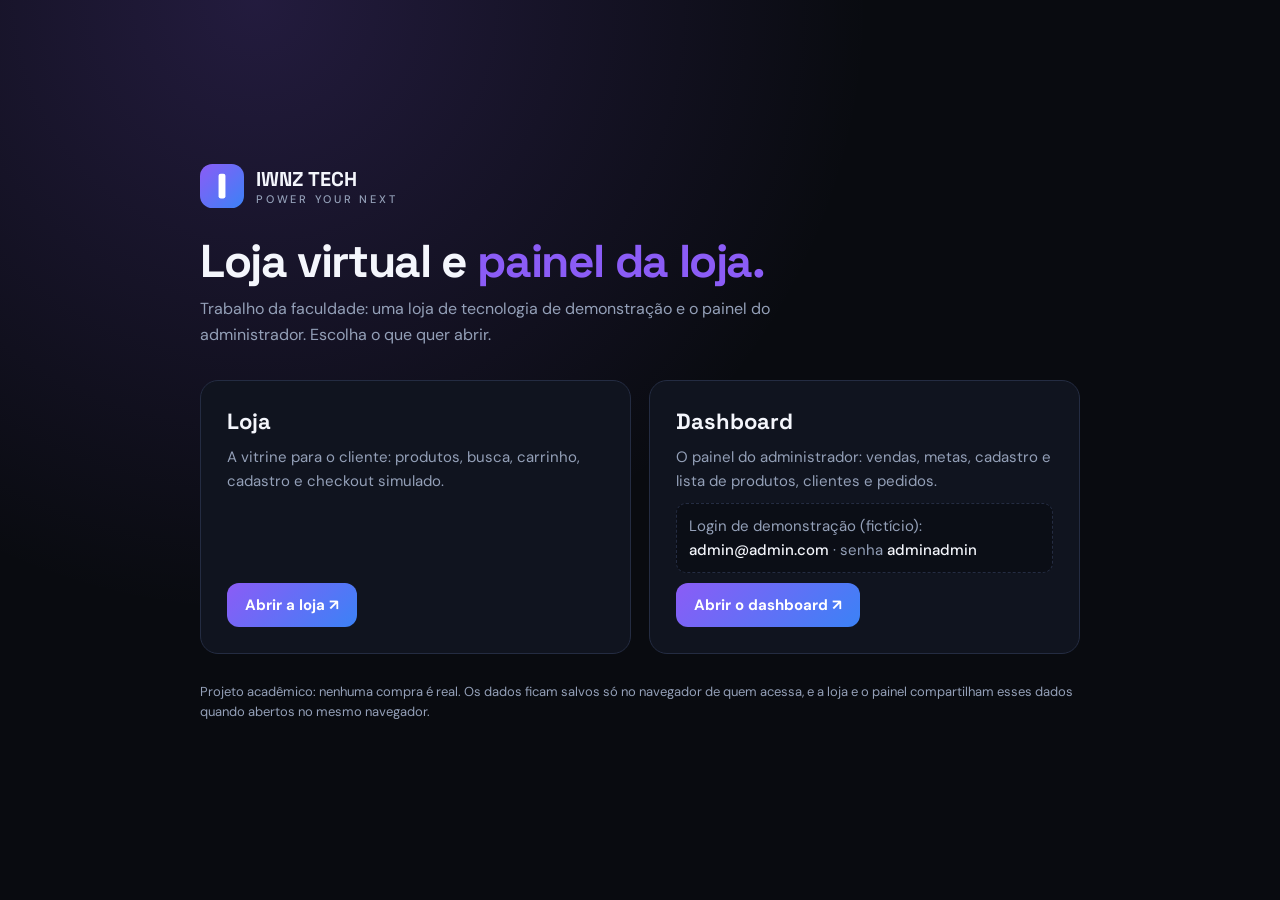
==== commit b5bb4ecb: "Prepara a publicação no GitHub Pages com página inicial Página na raiz leva para a Loja e para o Das" ====
--- a/index.html
+++ b/index.html
@@ -2,467 +2,90 @@
 <html lang="pt-BR">
 <head>
   <meta charset="UTF-8">
-  <!-- Permite exibir acentos corretamente. -->
   <meta name="viewport" content="width=device-width, initial-scale=1.0">
-  <!-- Adapta o layout para celulares e tablets. -->
-  <meta name="description" content="IWNZ Tech — hardware, periféricos e tecnologia para seu setup.">
-  <title>IWNZ Tech | Tecnologia para ir além</title>
-
-  <!-- Carrega as fontes utilizadas no projeto. -->
+  <meta name="description" content="IWNZ Tech: loja virtual e painel administrativo de demonstração (trabalho da faculdade).">
+  <title>IWNZ Tech | Loja e Painel</title>
+  <link rel="icon" href="Compartilhado/favicon.svg" type="image/svg+xml">
   <link rel="preconnect" href="https://fonts.googleapis.com">
   <link rel="preconnect" href="https://fonts.gstatic.com" crossorigin>
-  <link href="https://fonts.googleapis.com/css2?family=DM+Sans:wght@400;500;600;700&family=Space+Grotesk:wght@400;500;600;700&display=swap" rel="stylesheet">
+  <link href="https://fonts.googleapis.com/css2?family=DM+Sans:wght@400;500;700&family=Space+Grotesk:wght@600;700&display=swap" rel="stylesheet">
 
-  <!-- Conecta os arquivos externos de CSS e JavaScript. -->
-  <link rel="stylesheet" href="style.css">
-  <script src="script.js" defer></script>
+  <!-- Página de entrada do projeto publicado: leva para a Loja e para o Painel -->
+  <style>
+    :root {
+      --bg: #090b10;
+      --panel: #10141f;
+      --line: #242c42;
+      --text: #f4f6fc;
+      --muted: #94a0b8;
+      --accent: #8b5cf6;
+      --accent-2: #3b82f6;
+    }
+    * { box-sizing: border-box; }
+    body {
+      margin: 0;
+      min-height: 100vh;
+      display: grid;
+      place-items: center;
+      padding: 32px 16px;
+      background: radial-gradient(circle at 20% 0%, #8b5cf633, transparent 45%), var(--bg);
+      color: var(--text);
+      font: 16px/1.6 "DM Sans", Arial, sans-serif;
+    }
+    main { width: min(880px, 100%); }
+    .brand { display: flex; align-items: center; gap: 12px; margin-bottom: 28px; font: 700 20px "Space Grotesk", Arial, sans-serif; }
+    .brand img { width: 44px; height: 44px; }
+    .brand small { display: block; color: var(--muted); font: 500 11px "DM Sans", Arial, sans-serif; letter-spacing: .25em; }
+    h1 { margin: 0 0 10px; font: 700 clamp(30px, 6vw, 46px)/1.1 "Space Grotesk", Arial, sans-serif; letter-spacing: -0.03em; }
+    h1 span { color: var(--accent); }
+    .intro { margin: 0 0 32px; color: var(--muted); max-width: 60ch; }
+    .cards { display: grid; grid-template-columns: repeat(auto-fit, minmax(260px, 1fr)); gap: 18px; }
+    .card {
+      display: flex; flex-direction: column; gap: 10px;
+      padding: 26px; border: 1px solid var(--line); border-radius: 18px;
+      background: var(--panel); color: inherit; text-decoration: none;
+      transition: border-color .2s, transform .2s;
+    }
+    .card:hover { border-color: var(--accent); transform: translateY(-2px); }
+    .card:focus-visible { outline: 3px solid var(--accent-2); outline-offset: 3px; }
+    .card h2 { margin: 0; font: 700 22px "Space Grotesk", Arial, sans-serif; }
+    .card p { margin: 0; color: var(--muted); font-size: 15px; }
+    .card .go {
+      margin-top: auto; align-self: flex-start; padding: 10px 18px; border-radius: 12px;
+      background: linear-gradient(135deg, var(--accent), var(--accent-2)); color: #fff; font-weight: 700; font-size: 15px;
+    }
+    .login { margin-top: 4px; padding: 10px 12px; border-radius: 10px; background: #0b0e16; border: 1px dashed var(--line); font-size: 14px; color: var(--muted); }
+    .login b { color: var(--text); font-weight: 500; }
+    .note { margin-top: 28px; font-size: 13px; color: var(--muted); }
+    @media (prefers-reduced-motion: reduce) { .card { transition: none; } .card:hover { transform: none; } }
+  </style>
 </head>
+<body>
+  <main>
+    <div class="brand">
+      <img src="Compartilhado/favicon.svg" alt="">
+      <span>IWNZ TECH<small>POWER YOUR NEXT</small></span>
+    </div>
 
-<body>
-  <!-- Atalho para pessoas que navegam usando o teclado. -->
-  <a class="skip-link" href="#conteudo">Pular para o conteúdo principal</a>
+    <h1>Loja virtual e <span>painel da loja.</span></h1>
+    <p class="intro">Trabalho da faculdade: uma loja de tecnologia de demonstração e o painel do administrador. Escolha o que quer abrir.</p>
 
-  <div class="announcement">
-    🚀 Frete grátis acima de R$ 499 • 10x sem juros em produtos selecionados
-  </div>
-
-  <!-- Cabeçalho com logotipo, busca, conta e carrinho. -->
-  <header class="site-header">
-    <div class="header-main wrap">
-      <a class="brand" href="#" aria-label="IWNZ Tech — página inicial">
-        <span class="brand-mark">I</span>
-        <span>IWNZ <b>TECH</b><small>POWER YOUR NEXT</small></span>
+    <div class="cards">
+      <a class="card" href="Loja/">
+        <h2>Loja</h2>
+        <p>A vitrine para o cliente: produtos, busca, carrinho, cadastro e checkout simulado.</p>
+        <span class="go">Abrir a loja ↗</span>
       </a>
 
-      <form class="search" id="searchForm" role="search">
-        <label class="sr-only" for="searchInput">Buscar produtos</label>
-        <input id="searchInput" type="search"
-          placeholder="O que você está procurando?" autocomplete="off">
-        <button aria-label="Buscar" type="submit">⌕</button>
-      </form>
-
-      <div class="header-actions">
-        <button class="icon-action" id="accessibilityOpen"
-          type="button" aria-haspopup="dialog"
-          aria-label="Abrir opções de acessibilidade">
-          ◉ <span class="action-label">Acessibilidade</span>
-        </button>
-
-        <button class="icon-action" id="accountOpen"
-          type="button" aria-label="Entrar ou cadastrar">
-          ♙ <span class="action-label" id="accountLabel">Entrar</span>
-        </button>
-
-        <button class="icon-action cart-trigger" id="cartOpen"
-          type="button" aria-label="Abrir carrinho">
-          ▱ <span class="action-label">Carrinho</span>
-          <span class="cart-count" id="cartCount">0</span>
-        </button>
-      </div>
+      <a class="card" href="Dashboard/">
+        <h2>Dashboard</h2>
+        <p>O painel do administrador: vendas, metas, cadastro e lista de produtos, clientes e pedidos.</p>
+        <p class="login">Login de demonstração (fictício):<br><b>admin@admin.com</b> · senha <b>adminadmin</b></p>
+        <span class="go">Abrir o dashboard ↗</span>
+      </a>
     </div>
 
-    <!-- Navegação por categorias. -->
-    <nav class="category-nav" aria-label="Categorias">
-      <div class="wrap nav-inner">
-        <a href="#produtos" data-category="Todos">☷ Todos os produtos</a>
-        <a href="#produtos" data-category="Hardware">▦ Hardware</a>
-        <a href="#produtos" data-category="Periféricos">⌨ Periféricos</a>
-        <a href="#produtos" data-category="Monitores">▣ Monitores</a>
-        <a href="#produtos" data-category="Acessórios">◈ Acessórios</a>
-        <a href="#ofertas" class="nav-offer">⚡ Ofertas da semana</a>
-      </div>
-    </nav>
-  </header>
-
-  <main id="conteudo">
-
-    <!-- Apresentação principal da loja. -->
-    <section class="hero wrap" aria-labelledby="hero-title">
-      <div class="hero-copy">
-        <p class="eyebrow">
-          <span class="live-dot"></span> SEU PRÓXIMO NÍVEL COMEÇA AQUI
-        </p>
-
-        <h1 id="hero-title">Monte um setup<br>que <span>vai além.</span></h1>
-
-        <p class="hero-description">
-          Performance, precisão e estilo. Encontre a tecnologia certa
-          para transformar suas ideias em realidade.
-        </p>
-
-        <div class="hero-buttons">
-          <a class="button button-primary" href="#produtos">
-            Explorar produtos <span>↗</span>
-          </a>
-          <a class="text-link" href="#vantagens">
-            Por que IWNZ? <span>→</span>
-          </a>
-        </div>
-
-        <div class="hero-stats">
-          <div><strong>+2.4k</strong><span>clientes felizes</span></div>
-          <div><strong>4.9/5</strong><span>avaliação média</span></div>
-          <div><strong>Garantia</strong><span>em produtos selecionados</span></div>
-        </div>
-      </div>
-
-      <div class="hero-visual">
-        <div class="hero-glow"></div>
-
-        <div class="hero-badge">
-          <span>PERFORMANCE</span>
-          <strong>SEM LIMITES<span>.</span></strong>
-        </div>
-
-        <img
-          src="https://images.unsplash.com/photo-1593640408182-31c70c8268f5?auto=format&fit=crop&w=1200&q=85"
-          alt="Computador gamer com iluminação colorida sobre uma mesa"
-          fetchpriority="high">
-
-        <div class="floating-chip chip-top">✦ Setup do seu jeito</div>
-
-        <div class="floating-chip chip-bottom">
-          <span class="chip-icon">↗</span>
-          <span>
-            <b>Upgrade inteligente</b>
-            <small>Peças que trabalham juntas</small>
-          </span>
-        </div>
-      </div>
-    </section>
-
-    <!-- Benefícios demonstrativos da loja. -->
-    <section class="trust-strip" id="vantagens" aria-label="Vantagens da loja">
-      <div class="wrap trust-grid">
-        <div>
-          <span class="trust-icon">↗</span>
-          <p><b>Entrega segura</b><small>Rastreamento do pedido</small></p>
-        </div>
-        <div>
-          <span class="trust-icon">◇</span>
-          <p><b>Compra protegida</b><small>Seus dados com cuidado</small></p>
-        </div>
-        <div>
-          <span class="trust-icon">⌁</span>
-          <p><b>Suporte de verdade</b><small>Ajuda quando precisar</small></p>
-        </div>
-        <div>
-          <span class="trust-icon">✓</span>
-          <p><b>Produtos selecionados</b><small>Qualidade em cada detalhe</small></p>
-        </div>
-      </div>
-    </section>
-
-    <!-- Área de ofertas. -->
-    <section class="section wrap" id="ofertas">
-      <div class="section-heading">
-        <div>
-          <p class="eyebrow">ESCOLHAS DA COMUNIDADE</p>
-          <h2>Ofertas que <span>valem o upgrade.</span></h2>
-        </div>
-        <a class="text-link" href="#produtos" data-show-all>
-          Ver todos os produtos →
-        </a>
-      </div>
-
-      <div class="promo-banner">
-        <div class="promo-copy">
-          <span class="promo-tag">OFERTA ESPECIAL</span>
-          <h3>Seu setup merece<br>mais potência.</h3>
-          <p>Encontre peças e periféricos para sua próxima evolução.</p>
-          <a href="#produtos" class="button button-light">
-            Ver ofertas <span>↗</span>
-          </a>
-        </div>
-
-        <div class="promo-art">
-          <img
-            src="https://images.unsplash.com/photo-1587202372775-e229f172b9d7?auto=format&fit=crop&w=1000&q=85"
-            alt="Componentes de computador e hardware"
-            loading="lazy">
-        </div>
-
-        <div class="promo-decoration">IWNZ<br>TECH</div>
-      </div>
-    </section>
-
-    <!-- Catálogo: os cards serão criados pelo JavaScript. -->
-    <section class="section products-section wrap" id="produtos">
-      <div class="section-heading product-heading">
-        <div>
-          <p class="eyebrow">CURADORIA IWNZ</p>
-          <h2>Encontre seu <span>próximo favorito.</span></h2>
-          <p class="section-subtitle">
-            Equipamentos para criar, jogar e produzir melhor.
-          </p>
-        </div>
-
-        <label class="sort-label" for="sortSelect">
-          Ordenar por
-          <select id="sortSelect">
-            <option value="featured">Destaques</option>
-            <option value="price-asc">Menor preço</option>
-            <option value="price-desc">Maior preço</option>
-            <option value="name">Nome</option>
-          </select>
-        </label>
-      </div>
-
-      <!-- Botões de filtro de categoria. -->
-      <div class="filter-row" role="group" aria-label="Filtrar produtos por categoria">
-        <button class="filter-chip active" data-filter="Todos" type="button">Todos</button>
-        <button class="filter-chip" data-filter="Hardware" type="button">Hardware</button>
-        <button class="filter-chip" data-filter="Periféricos" type="button">Periféricos</button>
-        <button class="filter-chip" data-filter="Monitores" type="button">Monitores</button>
-        <button class="filter-chip" data-filter="Acessórios" type="button">Acessórios</button>
-      </div>
-
-      <p class="results-line" id="resultsLine" aria-live="polite">
-        Carregando produtos…
-      </p>
-
-      <!-- O JavaScript insere os produtos nesta div. -->
-      <div class="product-grid" id="productGrid" aria-live="polite"></div>
-
-      <div class="empty-state" id="emptyState" hidden>
-        <span>⌕</span>
-        <h3>Nenhum produto encontrado</h3>
-        <p>Tente buscar por outro termo ou categoria.</p>
-        <button class="button button-secondary" id="clearFilters" type="button">
-          Limpar filtros
-        </button>
-      </div>
-    </section>
-
-    <!-- Formulário de newsletter demonstrativo. -->
-    <section class="newsletter-section">
-      <div class="wrap newsletter-inner">
-        <div>
-          <p class="eyebrow">FICA POR DENTRO</p>
-          <h2>Novidades no seu <span>radar.</span></h2>
-          <p>Receba lançamentos, dicas e ofertas selecionadas.</p>
-        </div>
-
-        <form id="newsletterForm" class="newsletter-form">
-          <label class="sr-only" for="newsletterEmail">Seu e-mail</label>
-          <input id="newsletterEmail" type="email"
-            placeholder="Seu melhor e-mail" required>
-          <button class="button button-primary" type="submit">
-            Quero receber ↗
-          </button>
-          <small>
-            Ao se inscrever, você concorda com nossa política de privacidade.
-          </small>
-        </form>
-      </div>
-    </section>
+    <p class="note">Projeto acadêmico: nenhuma compra é real. Os dados ficam salvos só no navegador de quem acessa, e a loja e o painel compartilham esses dados quando abertos no mesmo navegador.</p>
   </main>
-
-  <!-- Rodapé da loja. -->
-  <footer class="site-footer">
-    <div class="wrap footer-main">
-      <div>
-        <a class="brand footer-brand" href="#">
-          <span class="brand-mark">I</span>
-          <span>IWNZ <b>TECH</b><small>POWER YOUR NEXT</small></span>
-        </a>
-        <p>Tecnologia para quem não para de evoluir.</p>
-      </div>
-
-      <div>
-        <b>Institucional</b>
-        <a href="#vantagens">Sobre a IWNZ</a>
-        <a href="#" data-open-terms>Privacidade e termos</a>
-        <a href="#" id="footerCookies">Preferências de cookies</a>
-      </div>
-
-      <div>
-        <b>Ajuda</b>
-        <a href="#produtos">Central de produtos</a>
-        <a href="#" data-open-account>Minha conta</a>
-        <a href="#" id="footerContact">Fale conosco</a>
-      </div>
-
-      <div>
-        <b>Formas de pagamento</b>
-        <p class="payment-pills">PIX　 Cartão　 Boleto</p>
-        <small>Ambiente demonstrativo para fins acadêmicos.</small>
-      </div>
-    </div>
-
-    <div class="wrap footer-bottom">
-      <span>© 2026 IWNZ Tech. Projeto acadêmico demonstrativo.</span>
-      <span>Feito para aprender. Feito para evoluir. ✦</span>
-    </div>
-  </footer>
-
-  <!-- Modal de login e cadastro. -->
-  <dialog class="modal auth-modal" id="authModal" aria-labelledby="authTitle">
-    <button class="modal-close" type="button" data-close-modal aria-label="Fechar">×</button>
-
-    <div class="modal-brand">
-      <span class="brand-mark">I</span><span>IWNZ <b>TECH</b></span>
-    </div>
-
-    <p class="eyebrow">BEM-VINDO À IWNZ</p>
-    <h2 id="authTitle">Entre para continuar.</h2>
-    <p class="modal-intro" id="authIntro">Acesse sua conta ou crie uma nova.</p>
-
-    <div class="auth-tabs" role="tablist" aria-label="Tipo de acesso">
-      <button class="auth-tab active" id="loginTab" role="tab"
-        aria-selected="true" type="button">Entrar</button>
-      <button class="auth-tab" id="registerTab" role="tab"
-        aria-selected="false" type="button">Criar conta</button>
-    </div>
-
-    <form id="authForm">
-      <div class="form-field" id="nameField" hidden>
-        <label for="fullName">Nome completo</label>
-        <input id="fullName" name="fullName" autocomplete="name"
-          placeholder="Como podemos te chamar?">
-      </div>
-
-      <div class="form-field">
-        <label for="authEmail">E-mail</label>
-        <input id="authEmail" name="email" type="email"
-          autocomplete="email" placeholder="voce@exemplo.com" required>
-      </div>
-
-      <div class="form-field">
-        <label for="authPassword">Senha</label>
-        <input id="authPassword" name="password" type="password"
-          minlength="6" autocomplete="current-password"
-          placeholder="Mínimo de 6 caracteres" required>
-      </div>
-
-      <!-- Consentimentos obrigatórios durante o cadastro. -->
-      <div class="consent-list" id="registerConsents" hidden>
-        <label class="check-row">
-          <input id="termsConsent" type="checkbox">
-          <span>Li e aceito os <a href="#" data-open-terms>Termos de Uso</a>.</span>
-        </label>
-
-        <label class="check-row">
-          <input id="privacyConsent" type="checkbox">
-          <span>
-            Li a <a href="#" data-open-terms>Política de Privacidade</a>
-            e concordo com o tratamento de dados para criar minha conta.
-          </span>
-        </label>
-
-        <p class="form-hint">
-          As duas confirmações são obrigatórias para o cadastro demonstrativo.
-        </p>
-      </div>
-
-      <p class="form-message" id="authMessage" role="alert"></p>
-
-      <button class="button button-primary full-button" id="authSubmit" type="submit">
-        Entrar na minha conta <span>→</span>
-      </button>
-    </form>
-
-    <p class="security-note">
-      ◇ Seus dados ficam apenas neste navegador neste protótipo.
-    </p>
-  </dialog>
-
-  <!-- Modal do carrinho. -->
-  <dialog class="modal cart-modal" id="cartModal" aria-labelledby="cartTitle">
-    <button class="modal-close" type="button" data-close-modal aria-label="Fechar">×</button>
-
-    <p class="eyebrow">SUA SELEÇÃO</p>
-    <h2 id="cartTitle">Carrinho <span id="cartTitleCount">(0)</span></h2>
-
-    <div id="cartItems" class="cart-items"></div>
-
-    <div class="cart-empty" id="cartEmpty">
-      <span>▱</span>
-      <h3>Seu carrinho está vazio</h3>
-      <p>Adicione produtos para começar.</p>
-      <button class="button button-secondary" id="continueShopping" type="button">
-        Continuar comprando
-      </button>
-    </div>
-
-    <div class="cart-summary" id="cartSummary">
-      <div><span>Subtotal</span><strong id="cartSubtotal">R$ 0,00</strong></div>
-      <small>Frete calculado na próxima etapa (simulação).</small>
-      <button class="button button-primary full-button" id="checkoutButton" type="button">
-        Finalizar compra <span>→</span>
-      </button>
-      <p class="security-note">◇ Checkout demonstrativo, sem cobrança real.</p>
-    </div>
-  </dialog>
-
-  <!-- Opções de acessibilidade. -->
-  <dialog class="modal accessibility-modal" id="accessibilityModal"
-    aria-labelledby="accessibilityTitle">
-    <button class="modal-close" type="button" data-close-modal aria-label="Fechar">×</button>
-
-    <p class="eyebrow">EXPERIÊNCIA PARA TODOS</p>
-    <h2 id="accessibilityTitle">Acessibilidade</h2>
-    <p class="modal-intro">
-      Personalize a leitura e o contraste para sua necessidade.
-    </p>
-
-    <div class="setting-row">
-      <div><b>Alto contraste</b><small>Realça textos, bordas e botões.</small></div>
-      <button class="toggle" id="contrastToggle" type="button" aria-pressed="false">Desativado</button>
-    </div>
-
-    <div class="setting-row">
-      <div><b>Aumentar texto</b><small>Amplia o tamanho geral da tipografia.</small></div>
-      <button class="toggle" id="fontToggle" type="button" aria-pressed="false">Desativado</button>
-    </div>
-
-    <div class="setting-row">
-      <div><b>Reduzir animações</b><small>Minimiza movimentos e transições.</small></div>
-      <button class="toggle" id="motionToggle" type="button" aria-pressed="false">Desativado</button>
-    </div>
-
-    <button class="button button-secondary full-button" id="resetAccessibility" type="button">
-      Restaurar padrão
-    </button>
-  </dialog>
-
-  <!-- Banner de consentimento de cookies. -->
-  <section class="cookie-banner" id="cookieBanner"
-    aria-label="Preferências de cookies" hidden>
-    <div class="cookie-symbol">◈</div>
-
-    <div class="cookie-copy">
-      <b>Sua privacidade importa.</b>
-      <p>
-        Usamos cookies essenciais para lembrar preferências e manter o
-        carrinho neste protótipo. Você pode aceitar todos ou escolher
-        apenas os essenciais.
-      </p>
-      <a href="#" data-open-terms>Saiba mais sobre dados e privacidade</a>
-    </div>
-
-    <div class="cookie-actions">
-      <button class="button button-secondary" id="essentialCookies" type="button">
-        Só essenciais
-      </button>
-      <button class="button button-primary" id="acceptCookies" type="button">
-        Aceitar todos
-      </button>
-    </div>
-  </section>
-
-  <!-- Modal de termos, privacidade e informações do protótipo. -->
-  <dialog class="modal info-modal" id="infoModal" aria-labelledby="infoTitle">
-    <button class="modal-close" type="button" data-close-modal aria-label="Fechar">×</button>
-    <p class="eyebrow">INFORMAÇÃO</p>
-    <h2 id="infoTitle">Privacidade e termos</h2>
-    <div id="infoContent" class="legal-copy"></div>
-    <button class="button button-primary full-button" type="button" data-close-modal>
-      Entendi
-    </button>
-  </dialog>
-
-  <!-- Mensagens temporárias de sucesso ou erro. -->
-  <div class="toast" id="toast" role="status" aria-live="polite"></div>
 </body>
-</html>+</html>
